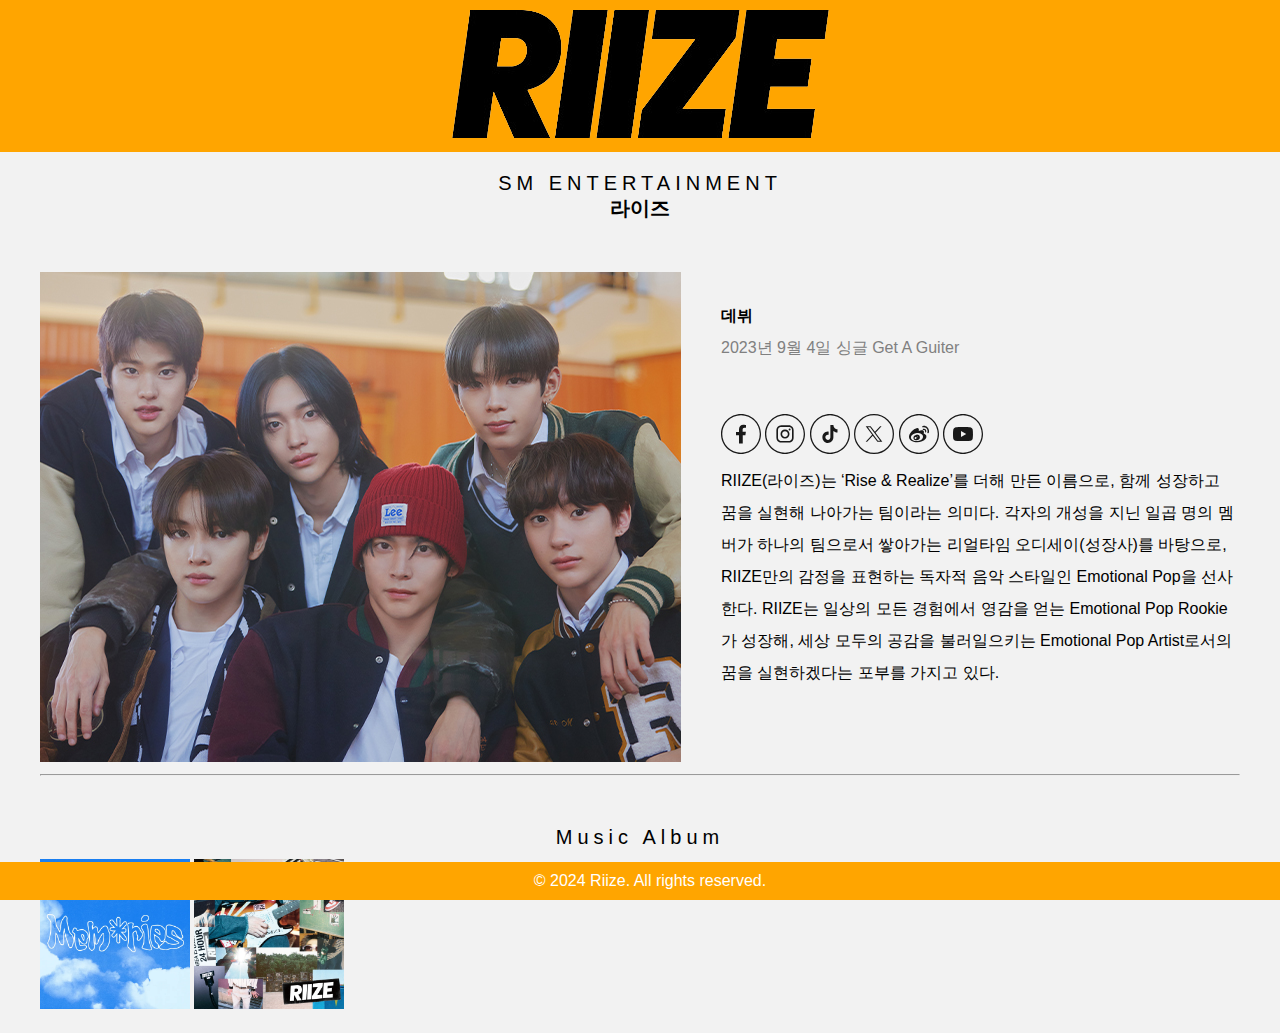
==== index.html @ 6d61c4dd "first commit" ====
<!DOCTYPE html>
<html lang="en">
<head>
    <meta charset="UTF-8">
    <meta http-equiv="X-UA-Compatible" content="IE=edge">
    <meta name="viewport" content="width=device-width, initial-scale=1.0">
    <title>riize</title>
    <link rel="stylesheet" href="css/index.css">

</head>
<body>
    <header>
        <img src="image/logo.png">
    </header>

    <div class="main">
        <main>
            <div class="contaniner">
            <!-- 여기에 메인 콘텐츠를 추가하세요. -->
                <div class="top">
                    <p>SM ENTERTAINMENT</p>
                </div>
                <div class="riize">
                    라이즈
                </div>
                <div class="group-container">
                    <div class="group-image-container">
                        <div class="group-image">
                            <img src="image/라이즈 단체.jpg">
                        </div>
                        <div class="group-text-container">
                            <div class="date-container">
                                <div class="debut">
                                    데뷔
                                </div>
                                <div class="date">
                                    2023년 9월 4일 싱글 Get A Guiter 
                                </div>
                            </div>
                            <div class="sns">
                                <a href="https://www.facebook.com/RIIZE.official">
                                    <img src="image/facebook.svg" alt="">
                                </a> 
                                <a href="https://www.instagram.com/riize_official/">
                                    <img src="image/insta.svg" alt="">
                                </a>
                                <a href="https://www.tiktok.com/@riize_official">
                                    <img src="image/tiktok.svg" alt="">
                                </a>
                                <a href="https://twitter.com/RIIZE_official">
                                    <img src="image/twitter.svg" alt="">
                                </a>
                                <a href="https://weibo.com/u/7843892193">
                                    <img src="image/weibo.svg" alt="">
                                </a>
                                <a href="https://www.youtube.com/@RIIZE_official">
                                    <img src="image/youtube.svg" alt="">
                                </a>
                            </div>
                            <div class="infor">
                                <p>RIIZE(라이즈)는 ‘Rise & Realize’를 더해 만든 이름으로, 함께 성장하고 꿈을 실현해 나아가는 팀이라는 의미다.
                                    각자의 개성을 지닌 일곱 명의 멤버가 하나의 팀으로서 쌓아가는 리얼타임 오디세이(성장사)를 바탕으로, RIIZE만의 감정을 표현하는 독자적 음악 스타일인 Emotional Pop을 선사한다.
                                    RIIZE는 일상의 모든 경험에서 영감을 얻는 Emotional Pop Rookie가 성장해, 세상 모두의 공감을 불러일으키는 Emotional Pop Artist로서의 꿈을 실현하겠다는 포부를 가지고 있다.</p>
                            </div>
                            
                        </div>
                    </div><!-- group-image-container 끝 -->
                    <hr>
                    <div class="group-album-container">
                        <div class="album-container">
                            <div class="music-album">
                                Music Album
                            </div>
                            <div class="album-image">
                                <a href="http://">
                                    <img src="image/memories.webp" alt="">
                                </a>
                                <a href="http://">
                                    <img src="image/get a guiter.webp" alt="">
                                </a>
                            </div>
                        </div>
                    </div>
                </div> <!--group-container 끝 -->
            </div><!-- container 끝 -->    
        </main>
        
    </div>

    <footer>
        <p>&copy; 2024 Riize. All rights reserved.</p>
    </footer>

</body>
</html>
---- css/index.css ----
/* Reset some default styles */
body, h1, p {
    margin: 0;
    padding: 0;
}

/* Apply a basic style to the body */
body {
    font-family: 'Arial', sans-serif;
    background-color: #f2f2f2;
}

/* Style for the header */
header {
    background-color: orange;
    padding: 10px;
    text-align: center;
}

/* Style for the main content */
.main {
    max-width: 1200px;
    margin: 0 auto;
    padding: 20px;
}


.container ,
.top,
.riize{
    max-width: 100%;
    display: flex;
    flex-wrap: wrap;
    justify-content: center;
    align-items: center;
    margin: 0 auto;
    font-size:20px;
    text-align: center;
    letter-spacing: 5px;
}
.riize{
    font-weight:bold;
    letter-spacing: 0px;
}

.group-image-container{
    display: flex; /* 이미지와 텍스트를 가로로 나란히 정렬하기 위해 추가 */
    flex-wrap: wrap;
    align-items: center;
    align-content: center;
}

.group-image{
    margin-top: 50px;
}

.group-image img {
    max-width: 100%;
    height: auto;
}

.group-text-container,
.date-container,
.debut,.date,.sns,.infor{
    flex: 1;
    text-align: left;
    margin-left: 20px; 
    font-size:16px;
    line-height: 2;
}

.date-container{
    /* display:flex; */
    margin-left: 0;
    margin-bottom: 40px;
}
.debut{
    
    font-weight: bold;
}
.date{
    color: grey;
}

.group-text-container img{
    margin-top: 10px;
    width: 40px;
    justify-content: center;
    align-items: center;
    /* margin-bottom: 30px; */
}
a{
    text-decoration: none;
}

/* ==========================.group-image-container 끝 */
.music-album{
    max-width: 100%;
    display: flex;
    flex-wrap: wrap;
    justify-content: center;
    align-items: center;
    margin: 0 auto;
    font-size:20px;
    text-align: center;
    letter-spacing: 5px;
}
.music-album{
    margin-top: 50px;
}
.album-image img{
    margin-top: 10px;
    width: 150px;
    justify-content: center;
    align-items: center;
}


/* Footer style */
footer {
    background-color: orange;
    color: #fff;
    text-align: center;
    padding: 10px;
    position: fixed;
    width: 100%;
    bottom: 0;
}

/* Media query for smaller screens */
@media only screen and (max-width: 1000px) {
    .group-image-container{
        flex-direction: column;
        align-items: center;
        
    }
    .group-image{
        margin-top: 20px;
    }
    .date-container{
        margin-top: 20px;
        margin-bottom: 10px;
    }
    .group-text-container{
        align-items: center;
        margin-left: 0;
    }

}
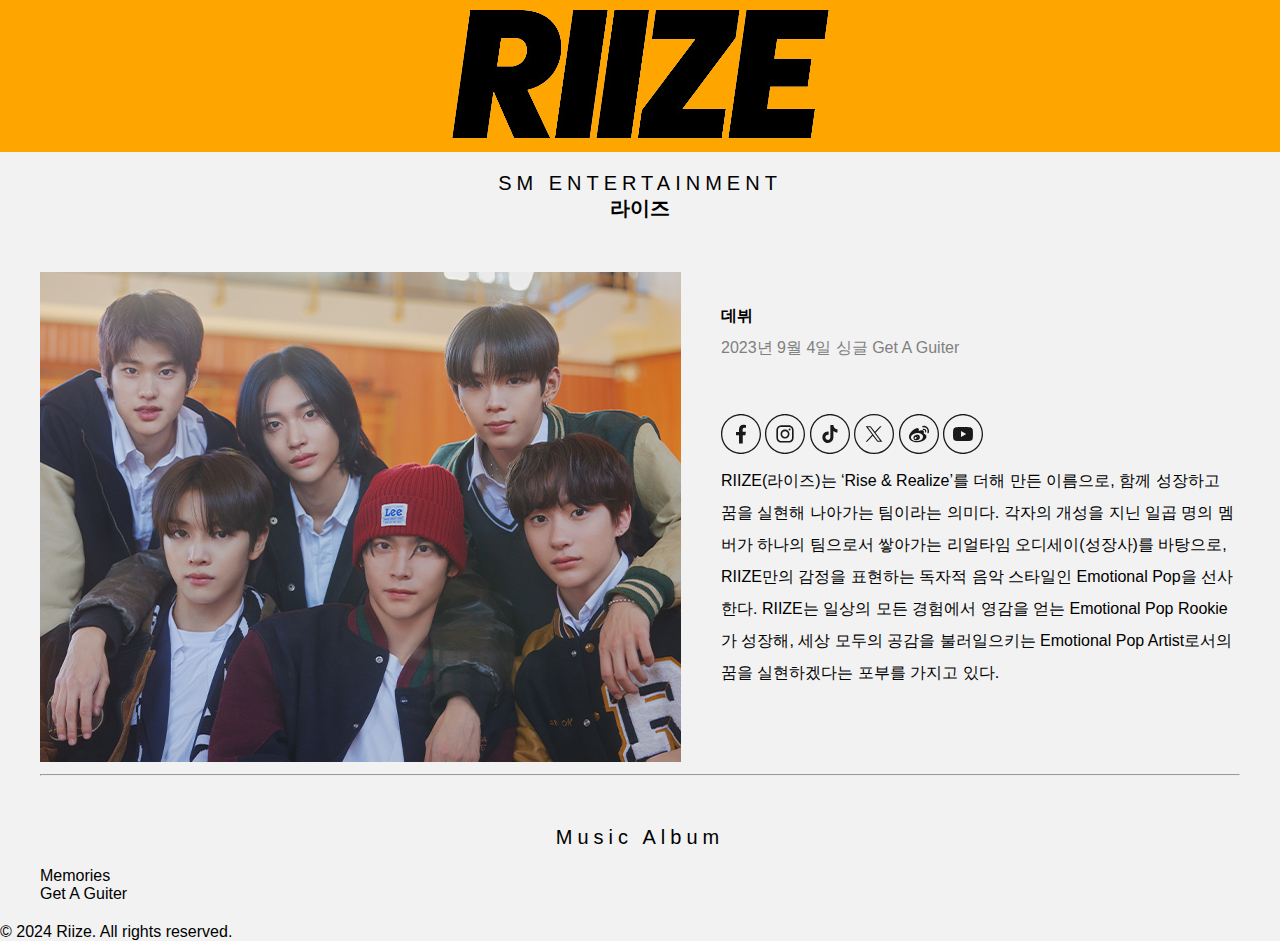
==== commit 0d629876: "album-name html 추가" ====
--- a/index.html
+++ b/index.html
@@ -71,13 +71,19 @@
                             <div class="music-album">
                                 Music Album
                             </div>
-                            <div class="album-image">
-                                <a href="http://">
-                                    <img src="image/memories.webp" alt="">
-                                </a>
-                                <a href="http://">
-                                    <img src="image/get a guiter.webp" alt="">
-                                </a>
+                            <div class="album-imag미ㅠㅕㅡget a guiter.webp" alt="">
+                                    </a>
+                                    <a href="">
+                                        <img src="" alt="">
+                                    </a>
+                            </div>
+                            <div class="album-name">
+                                <div class="memories">
+                                    Memories
+                                </div>
+                                <div class="guiter">
+                                    Get A Guiter
+                                </div>
                             </div>
                         </div>
                     </div>
--- a/css/index.css
+++ b/css/index.css
@@ -97,7 +97,7 @@
 .music-album{
     max-width: 100%;
     display: flex;
-    flex-wrap: wrap;
+    flex-wrap: wrap; 
     justify-content: center;
     align-items: center;
     margin: 0 auto;
@@ -109,7 +109,7 @@
     margin-top: 50px;
 }
 .album-image img{
-    margin-top: 10px;
+    margin-top: 40px;
     width: 150px;
     justify-content: center;
     align-items: center;
@@ -117,7 +117,7 @@
 
 
 /* Footer style */
-footer {
+/* footer {
     background-color: orange;
     color: #fff;
     text-align: center;
@@ -125,7 +125,7 @@
     position: fixed;
     width: 100%;
     bottom: 0;
-}
+} */
 
 /* Media query for smaller screens */
 @media only screen and (max-width: 1000px) {
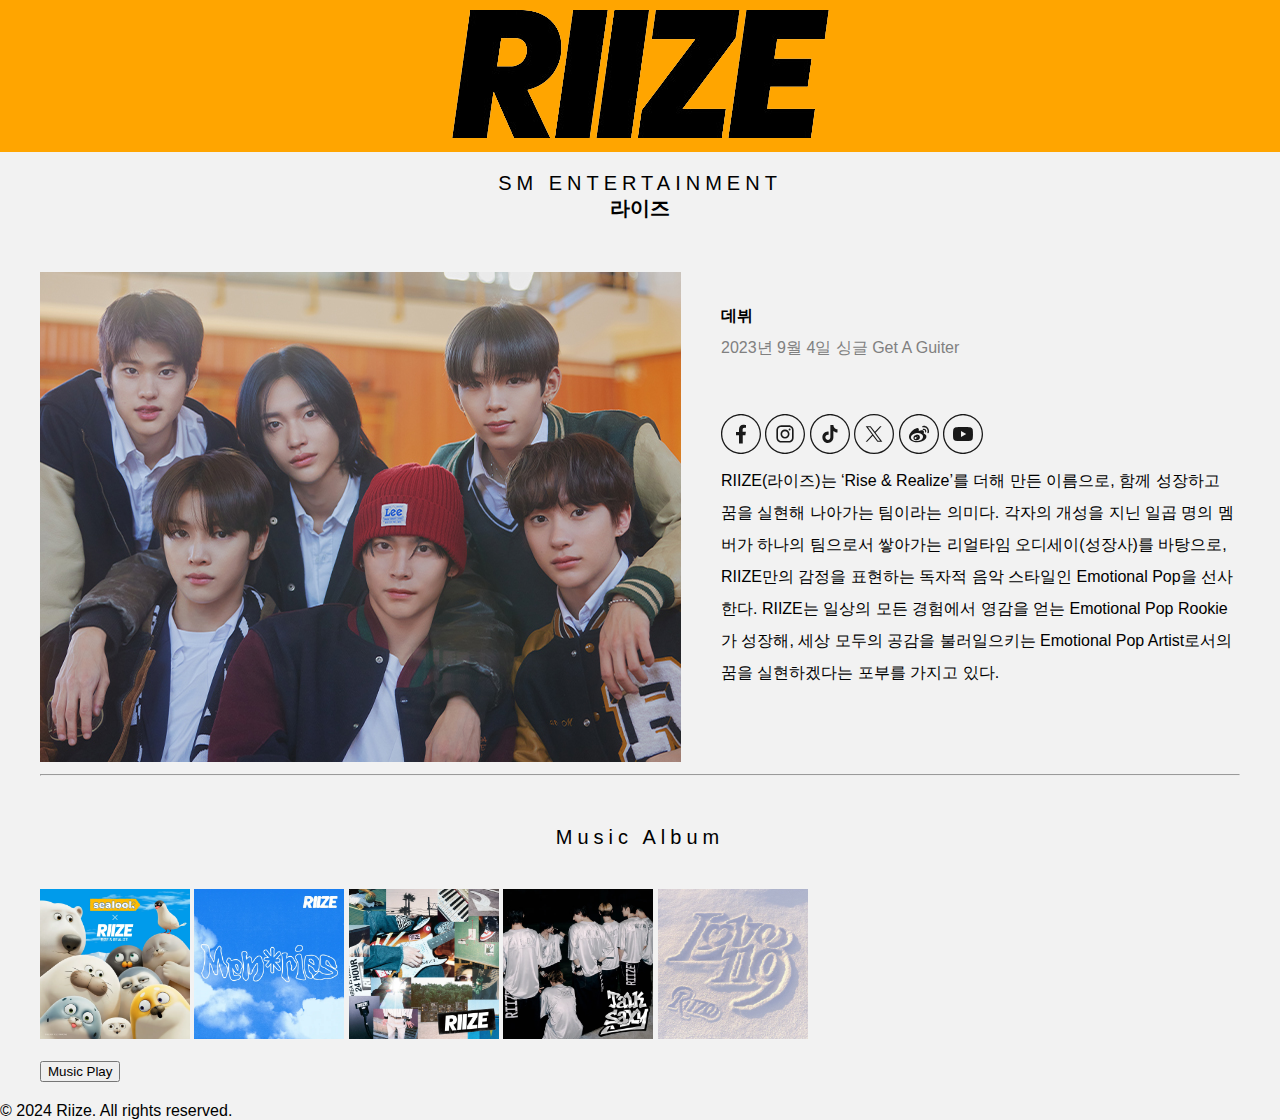
==== commit 50676bdd: "앨범커버 추가, music play버튼 추가" ====
--- a/index.html
+++ b/index.html
@@ -4,6 +4,7 @@
     <meta charset="UTF-8">
     <meta http-equiv="X-UA-Compatible" content="IE=edge">
     <meta name="viewport" content="width=device-width, initial-scale=1.0">
+  
     <title>riize</title>
     <link rel="stylesheet" href="css/index.css">
 
@@ -71,20 +72,28 @@
                             <div class="music-album">
                                 Music Album
                             </div>
-                            <div class="album-imag미ㅠㅕㅡget a guiter.webp" alt="">
+                            <div class="album-image">
+                                    <a href="https://www.melon.com/album/detail.htm?albumId=11358261">
+                                        <img src="image/sealook.webp" alt="">
                                     </a>
-                                    <a href="">
-                                        <img src="" alt="">
+                                    <a href="https://www.melon.com/song/detail.htm?songId=36717265">
+                                        <img src="image/memories.webp" alt="">
                                     </a>
+                                    <a href="https://www.melon.com/song/detail.htm?songId=36717264">
+                                        <img src="image/get a guiter.webp" alt="">
+                                    </a>
+                                    <a href="https://www.melon.com/song/detail.htm?songId=36909298">
+                                        <img src="image/talk saxy.webp" alt="">
+                                    </a>
+                                    <a href="https://www.melon.com/song/detail.htm?songId=37098744">
+                                        <img src="image/love119.webp" alt="">
+                                    </a>
+                                    
                             </div>
-                            <div class="album-name">
-                                <div class="memories">
-                                    Memories
-                                </div>
-                                <div class="guiter">
-                                    Get A Guiter
-                                </div>
-                            </div>
+                            <br>
+                            <a href="music_play.html">
+                                <button class="music-button" data-text="Publish"><span>Music Play</span></button>
+                            </a>
                         </div>
                     </div>
                 </div> <!--group-container 끝 -->
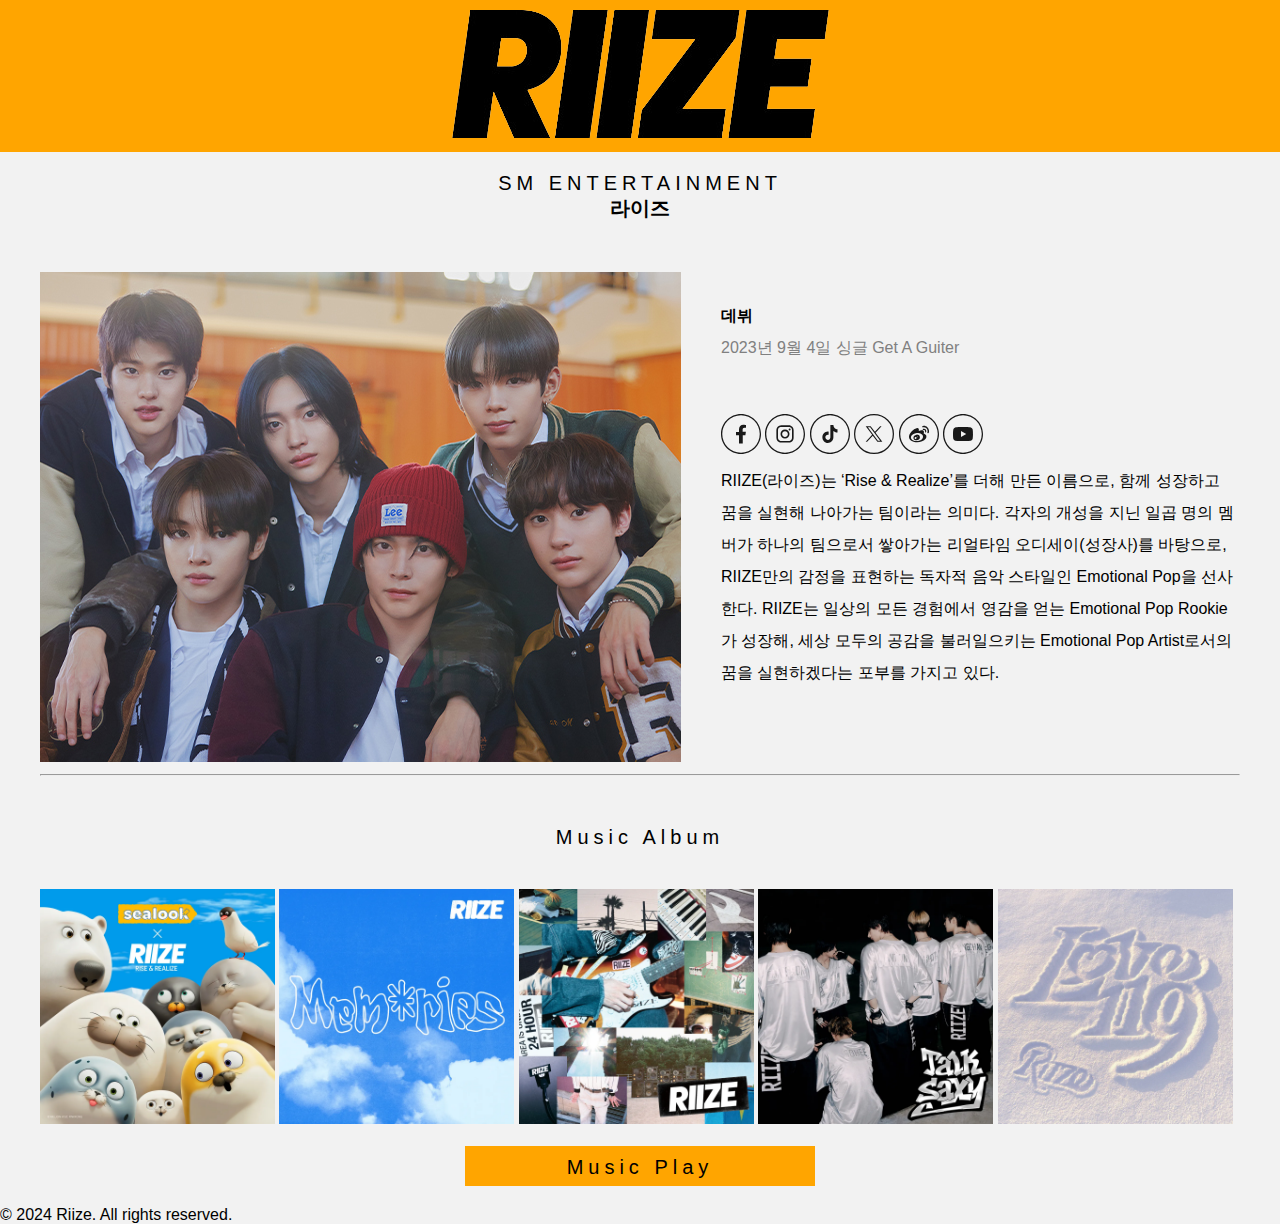
==== commit 0947b591: "main화면 수정" ====
--- a/index.html
+++ b/index.html
@@ -62,7 +62,7 @@
                                 <p>RIIZE(라이즈)는 ‘Rise & Realize’를 더해 만든 이름으로, 함께 성장하고 꿈을 실현해 나아가는 팀이라는 의미다.
                                     각자의 개성을 지닌 일곱 명의 멤버가 하나의 팀으로서 쌓아가는 리얼타임 오디세이(성장사)를 바탕으로, RIIZE만의 감정을 표현하는 독자적 음악 스타일인 Emotional Pop을 선사한다.
                                     RIIZE는 일상의 모든 경험에서 영감을 얻는 Emotional Pop Rookie가 성장해, 세상 모두의 공감을 불러일으키는 Emotional Pop Artist로서의 꿈을 실현하겠다는 포부를 가지고 있다.</p>
-                            </div>
+                            </div> 
                             
                         </div>
                     </div><!-- group-image-container 끝 -->
--- a/css/index.css
+++ b/css/index.css
@@ -94,27 +94,109 @@
 }
 
 /* ==========================.group-image-container 끝 */
-.music-album{
+.music-album,
+.music-button{
     max-width: 100%;
     display: flex;
     flex-wrap: wrap; 
     justify-content: center;
     align-items: center;
+    font-size:20px;
     margin: 0 auto;
-    font-size:20px;
     text-align: center;
     letter-spacing: 5px;
 }
 .music-album{
     margin-top: 50px;
-}
-.album-image img{
+    
+    
+}
+.album-image {
     margin-top: 40px;
-    width: 150px;
-    justify-content: center;
-    align-items: center;
-}
-
+    justify-content: center;
+    align-items: center;
+}
+
+.album-image img {
+    width: 235px;
+    max-width: 100%; 
+}
+/* -------------------------------------------------------------- */
+
+.music-button {
+    background: orange;
+  background: linear-gradient(0deg, orange 0%, orange 100%);
+    width: 130px;
+    height: 40px;
+    line-height: 42px;
+    padding: 0;
+    border: none;
+    
+  }
+  .music-button span {
+    position: relative;
+    display: block;
+    width: 100%;
+    height: 100%;
+  }
+  .music-button:before,
+  .music-button:after {
+    position: absolute;
+    content: "";
+    right: 0;
+    top: 0;
+     background: orange;
+    transition: all 0.3s ease;
+  }
+  .music-button:before {
+    height: 0%;
+    width: 2px;
+  }
+  .music-button:after {
+    width: 0%;
+    height: 2px;
+  }
+  .music-button:hover{
+     background: transparent;
+    box-shadow: none;
+  }
+  .music-button:hover:before {
+    height: 100%;
+  }
+  .music-button:hover:after {
+    width: 100%;
+  }
+  .music-button span:hover{
+     color: orange;
+  }
+  .music-button span:before,
+  .music-button span:after {
+    position: absolute;
+    content: "";
+    left: 0;
+    bottom: 0;
+     background: orange;
+    transition: all 0.3s ease;
+  }
+  .music-button span:before {
+    width: 2px;
+    height: 0%;
+  }
+  .music-button span:after {
+    width: 0%;
+    height: 2px;
+  }
+  .music-button span:hover:before {
+    height: 100%;
+  }
+  .music-button span:hover:after {
+    width: 100%;
+  }
+  
+.music-button{
+    width: 350px;
+    height: 40px;
+}
 
 /* Footer style */
 /* footer {
@@ -145,5 +227,26 @@
         align-items: center;
         margin-left: 0;
     }
-
-}
+    .album-image {
+        margin-top: 40px;
+        justify-content: center;
+        align-items: center;
+    }
+    
+    .album-image{
+        max-width: 100%;
+        display: flex;
+        flex-wrap: wrap; 
+        justify-content: center;
+        align-items: center;
+        margin-top: 50px;
+        font-size:20px;
+        text-align: center;
+        letter-spacing: 5px;
+    }
+    .album-image img{
+        margin-right: 5px;
+    }
+    
+    
+}
